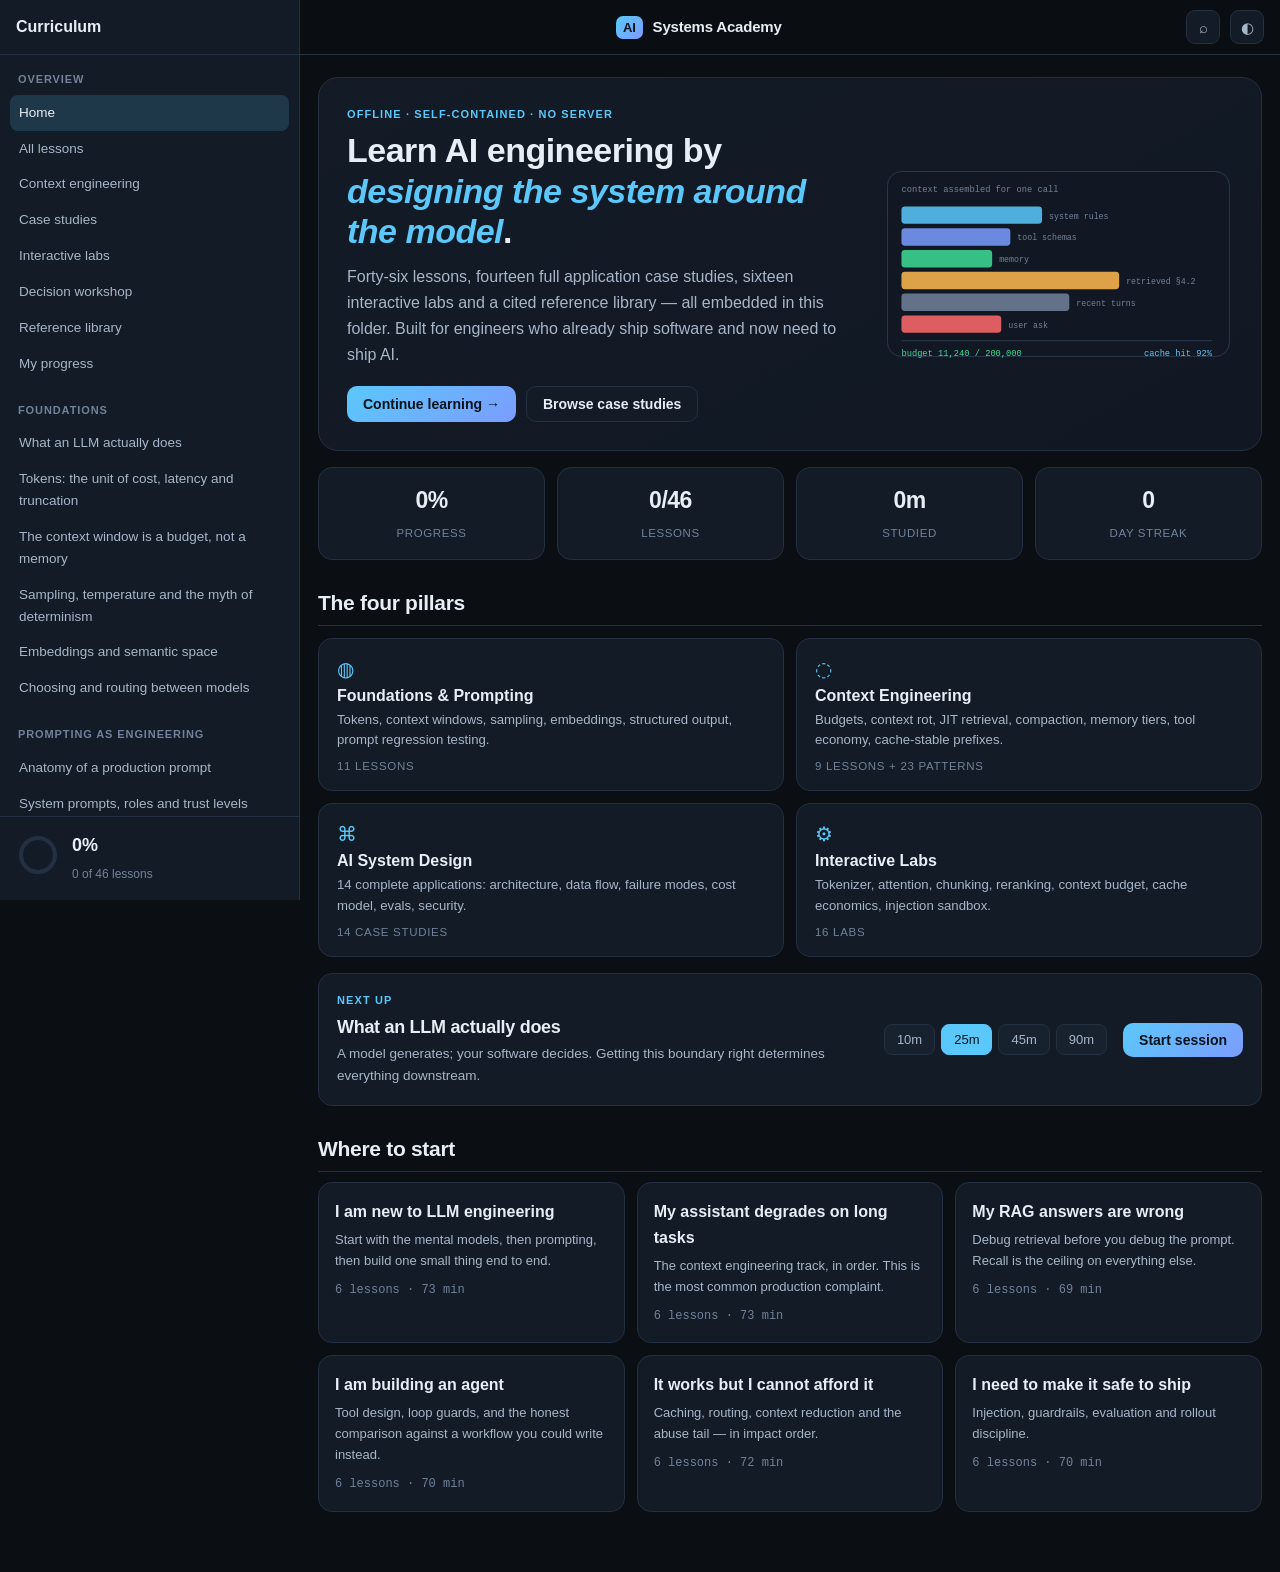
==== index.html @ 3ad629fa "AI Systems Academy: offline static curriculum on AI engineering 46 lessons across 7 modules, 14 appl" ====
<!doctype html>
<html lang="en" data-theme="dark">
<head>
<meta charset="utf-8">
<meta name="viewport" content="width=device-width,initial-scale=1,viewport-fit=cover">
<meta name="theme-color" content="#0b0f14">
<title>AI Systems Academy — Context Engineering & AI System Design</title>
<meta name="description" content="An offline, self-contained curriculum on LLM application engineering, context engineering, and production AI system design.">
<link rel="stylesheet" href="styles.css">
<link rel="manifest" href="manifest.json">
</head>
<body>

<header class="topbar">
  <button id="menuBtn" class="icon" aria-label="Menu">☰</button>
  <a class="brand" href="#home"><span class="mark">AI</span> Systems Academy</a>
  <div class="topSpacer"></div>
  <button id="cmdBtn" class="icon" title="Search (press /)" aria-label="Search">⌕</button>
  <button id="themeBtn" class="icon" title="Toggle theme" aria-label="Toggle theme">◐</button>
</header>

<aside id="drawer" aria-label="Navigation">
  <div class="drawerHead">
    <b>Curriculum</b>
    <button id="drawerClose" class="icon" aria-label="Close">×</button>
  </div>
  <nav id="nav"></nav>
  <div class="drawerFoot">
    <div class="ring" id="ringWrap"></div>
    <div>
      <b id="drawerPct">0%</b>
      <small id="drawerDone">0 of 0 lessons</small>
    </div>
  </div>
</aside>
<div id="scrim"></div>

<main id="main">

  <!-- ================= HOME ================= -->
  <section id="page-home" class="page">
    <div class="hero">
      <div class="heroText">
        <label>OFFLINE · SELF-CONTAINED · NO SERVER</label>
        <h1>Learn AI engineering by <i>designing the system around the model</i>.</h1>
        <p>Forty-six lessons, fourteen full application case studies, sixteen interactive labs and a cited reference library — all embedded in this folder. Built for engineers who already ship software and now need to ship AI.</p>
        <div class="heroBtns">
          <button id="continueBtn" class="primary">Continue learning →</button>
          <button class="secondary" data-goto="#cases">Browse case studies</button>
        </div>
      </div>
      <div class="heroArt" id="heroArt"></div>
    </div>

    <div class="stats">
      <div><b id="statPct">0%</b><small>Progress</small></div>
      <div><b id="statDone">0/46</b><small>Lessons</small></div>
      <div><b id="statMins">0m</b><small>Studied</small></div>
      <div><b id="statStreak">0</b><small>Day streak</small></div>
    </div>

    <h2 class="sectionTitle">The four pillars</h2>
    <div class="quickLaunch">
      <button data-goto="#learn">
        <span class="ql-ico">◍</span>
        <strong>Foundations &amp; Prompting</strong>
        <small>Tokens, context windows, sampling, embeddings, structured output, prompt regression testing.</small>
        <em id="qlLearn">11 lessons</em>
      </button>
      <button data-goto="#context">
        <span class="ql-ico">◌</span>
        <strong>Context Engineering</strong>
        <small>Budgets, context rot, JIT retrieval, compaction, memory tiers, tool economy, cache-stable prefixes.</small>
        <em id="qlContext">9 lessons + pattern catalog</em>
      </button>
      <button data-goto="#cases">
        <span class="ql-ico">⌘</span>
        <strong>AI System Design</strong>
        <small>14 complete applications: architecture, data flow, failure modes, cost model, evals, security.</small>
        <em id="qlCases">14 case studies</em>
      </button>
      <button data-goto="#labs">
        <span class="ql-ico">⚙</span>
        <strong>Interactive Labs</strong>
        <small>Tokenizer, attention, chunking, reranking, context budget, cache economics, injection sandbox.</small>
        <em id="qlLabs">16 labs</em>
      </button>
    </div>

    <section class="commute panel">
      <div>
        <label>NEXT UP</label>
        <h2 id="nextTitle">—</h2>
        <p id="nextDesc">—</p>
      </div>
      <div class="modes" id="modeBtns">
        <button data-mode="10" class="active">10m</button>
        <button data-mode="25">25m</button>
        <button data-mode="45">45m</button>
        <button data-mode="90">90m</button>
      </div>
      <button id="startSession" class="primary">Start session</button>
    </section>

    <h2 class="sectionTitle">Where to start</h2>
    <div class="pathGrid" id="pathGrid"></div>
  </section>

  <!-- ================= LEARN (curriculum) ================= -->
  <section id="page-learn" class="page hide">
    <div class="pageHead">
      <div><label>CURRICULUM</label><h1>46 lessons, 7 modules</h1>
      <p class="lead">Each lesson is a short read plus a diagram, worked example, pitfalls, self-check questions and a hands-on lab you can do against code you already own.</p></div>
      <input id="curriculumSearch" class="search" placeholder="Search lessons, concepts, code…">
    </div>
    <div class="filterRow" id="levelFilter">
      <button class="chip active" data-level="all">All</button>
      <button class="chip" data-level="core">Core</button>
      <button class="chip" data-level="applied">Applied</button>
      <button class="chip" data-level="advanced">Advanced</button>
      <button class="chip" data-level="unread">Not yet read</button>
    </div>
    <div id="modules"></div>
  </section>

  <!-- ================= LESSON READER ================= -->
  <section id="page-lesson" class="page hide">
    <div class="readerTop">
      <button class="text" data-goto="#learn">← Curriculum</button>
      <span id="lessonMeta" class="meta"></span>
      <button id="bookmarkBtn" class="icon" title="Bookmark">☆</button>
    </div>
    <article id="lessonBody" class="prose"></article>
    <div id="lessonExtras"></div>
    <div class="readerActions">
      <button id="speakBtn" class="secondary">🔊 Read aloud</button>
      <button id="tutorBtn" class="secondary">Copy tutor prompt</button>
      <button id="completeBtn" class="primary">Mark complete</button>
    </div>
    <div class="prevnext">
      <button id="prevBtn" class="secondary">← Previous</button>
      <button id="nextBtn" class="primary">Next →</button>
    </div>
  </section>

  <!-- ================= CONTEXT ENGINEERING HUB ================= -->
  <section id="page-context" class="page hide">
    <div class="pageHead">
      <div><label>PILLAR 02</label><h1>Context Engineering</h1>
      <p class="lead">Prompt engineering asks "what words do I write?" Context engineering asks "what is the smallest set of high-signal tokens that makes the desired behaviour most likely — and how does my system keep that true over a long-running task?"</p></div>
    </div>
    <div class="ceIntro" id="ceIntro"></div>
    <h2 class="sectionTitle">Interactive: context budget allocator</h2>
    <div id="ceBudget" class="simCard"></div>
    <h2 class="sectionTitle">Pattern catalog</h2>
    <p class="lead">Twenty-two named, reusable context-engineering patterns. Each states the problem, the mechanism, the cost, and the failure mode you inherit when you adopt it.</p>
    <div class="filterRow" id="patternFilter"></div>
    <div id="patternList" class="patternList"></div>
    <h2 class="sectionTitle">Lessons in this pillar</h2>
    <div id="ceLessons"></div>
  </section>

  <!-- ================= CASE STUDIES ================= -->
  <section id="page-cases" class="page hide">
    <div class="pageHead">
      <div><label>PILLAR 03 · OFFLINE SYSTEM DESIGN LAB</label><h1>14 real application case studies</h1>
      <p class="lead">These are not links to external reading. Each case is a complete, self-contained design document: product brief, architecture diagram, request trace, the exact context assembled per call, tool boundaries, cost model, failure simulations, evaluation suite, and interactive design decisions with graded feedback.</p></div>
      <input id="caseSearch" class="search" placeholder="Search case studies…">
    </div>
    <div class="filterRow" id="caseFilter"></div>
    <div id="caseGrid" class="caseGrid"></div>
  </section>

  <section id="page-case" class="page hide">
    <div class="readerTop">
      <button class="text" data-goto="#cases">← All case studies</button>
      <span id="caseMeta" class="meta"></span>
      <button id="caseBookmark" class="icon" title="Bookmark">☆</button>
    </div>
    <div id="caseBody"></div>
    <div class="prevnext">
      <button id="casePrev" class="secondary">← Previous case</button>
      <button id="caseNext" class="primary">Next case →</button>
    </div>
  </section>

  <!-- ================= LABS ================= -->
  <section id="page-labs" class="page hide">
    <div class="pageHead">
      <div><label>PILLAR 04</label><h1>Interactive labs</h1>
      <p class="lead">Sixteen offline simulations. They are deliberately simplified teaching models — not provider internals — but every one encodes a real engineering trade-off you will meet in production.</p></div>
    </div>
    <div class="labTabs" id="labTabs"></div>
    <div id="labStage"></div>
  </section>

  <!-- ================= WORKSHOP ================= -->
  <section id="page-workshop" class="page hide">
    <div class="pageHead">
      <div><label>PRACTICE</label><h1>Decision workshop</h1>
      <p class="lead">Thirty graded engineering decisions. Pick an answer and get the reasoning — including why the plausible-but-wrong option is tempting.</p></div>
    </div>
    <div class="filterRow" id="workshopFilter"></div>
    <div id="workshopList"></div>
    <div id="workshopScore" class="panel scoreCard"></div>
  </section>

  <!-- ================= REFERENCE ================= -->
  <section id="page-reference" class="page hide">
    <div class="pageHead">
      <div><label>KNOWLEDGE BASE</label><h1>Reference library</h1>
      <p class="lead">Glossary, cheat sheets, formulas and a cited source list. Everything needed to use this site is embedded locally; the source list tells you where each idea originates so you can verify it.</p></div>
      <input id="refSearch" class="search" placeholder="Search glossary and references…">
    </div>
    <div class="refTabs">
      <button class="chip active" data-ref="glossary">Glossary</button>
      <button class="chip" data-ref="cheatsheets">Cheat sheets</button>
      <button class="chip" data-ref="formulas">Formulas</button>
      <button class="chip" data-ref="sources">Sources</button>
    </div>
    <div id="refBody"></div>
  </section>

  <!-- ================= PROGRESS ================= -->
  <section id="page-progress" class="page hide">
    <div class="pageHead"><div><label>YOUR DATA</label><h1>Progress, bookmarks &amp; review</h1></div></div>
    <div id="progressBody"></div>
  </section>

</main>

<nav class="bottombar" id="bottombar">
  <button data-goto="#home"><span>⌂</span>Home</button>
  <button data-goto="#learn"><span>◍</span>Learn</button>
  <button data-goto="#context"><span>◌</span>Context</button>
  <button data-goto="#cases"><span>⌘</span>Systems</button>
  <button data-goto="#labs"><span>⚙</span>Labs</button>
  <button data-goto="#reference"><span>❋</span>Ref</button>
</nav>

<div id="palette" class="palette hide">
  <div class="paletteBox">
    <input id="paletteInput" placeholder="Search everything — lessons, cases, patterns, glossary…" autocomplete="off">
    <div id="paletteResults"></div>
    <div class="paletteHint"><kbd>↑</kbd><kbd>↓</kbd> navigate · <kbd>↵</kbd> open · <kbd>esc</kbd> close</div>
  </div>
</div>

<div id="toast" class="toast hide"></div>

<script src="js/diagrams.js"></script>
<script src="js/data-curriculum-a.js"></script>
<script src="js/data-curriculum-b.js"></script>
<script src="js/data-curriculum-c.js"></script>
<script src="js/data-patterns.js"></script>
<script src="js/data-cases-a.js"></script>
<script src="js/data-cases-b.js"></script>
<script src="js/data-reference.js"></script>
<script src="js/labs.js"></script>
<script src="js/cases.js"></script>
<script src="js/app.js"></script>
</body>
</html>
---- styles.css ----
/* ============================================================
   AI Systems Academy — design system
   Single stylesheet, no external fonts, light + dark.
   ============================================================ */

:root{
  --bg:#0b0f14;
  --bg2:#111823;
  --panel:#131b26;
  --panel2:#18222f;
  --line:#233042;
  --line2:#2e3d52;
  --ink:#e8eef6;
  --ink2:#a7b6c9;
  --ink3:#71829a;
  --acc:#5ac8fa;
  --acc2:#7c9cff;
  --good:#3ddc97;
  --warn:#ffb84d;
  --bad:#ff6b6b;
  --mono:ui-monospace,SFMono-Regular,"SF Mono",Menlo,Consolas,monospace;
  --sans:-apple-system,BlinkMacSystemFont,"Segoe UI",Inter,Roboto,Helvetica,Arial,sans-serif;
  --r:14px;
  --r2:10px;
  --shadow:0 10px 30px rgba(0,0,0,.35);
  --maxw:1080px;
}
:root[data-theme="light"]{
  --bg:#f6f8fb;
  --bg2:#eef2f7;
  --panel:#ffffff;
  --panel2:#f3f6fa;
  --line:#dde5ef;
  --line2:#c9d5e4;
  --ink:#101a26;
  --ink2:#47586d;
  --ink3:#7488a0;
  --acc:#0a7ea4;
  --acc2:#4257d6;
  --good:#0f9d63;
  --warn:#b26a00;
  --bad:#c73a3a;
  --shadow:0 8px 24px rgba(18,38,63,.09);
}

*{box-sizing:border-box}
html,body{margin:0;padding:0}
body{
  background:var(--bg);color:var(--ink);
  font-family:var(--sans);
  font-size:16px;line-height:1.62;
  -webkit-font-smoothing:antialiased;
  padding-bottom:76px;
}
a{color:var(--acc);text-decoration:none}
a:hover{text-decoration:underline}
.hide{display:none !important}
kbd{font-family:var(--mono);font-size:11px;background:var(--panel2);border:1px solid var(--line);border-radius:5px;padding:1px 5px}

/* ---------- top bar ---------- */
.topbar{
  position:sticky;top:0;z-index:60;
  display:flex;align-items:center;gap:10px;
  padding:10px 16px;
  background:color-mix(in srgb,var(--bg) 88%,transparent);
  backdrop-filter:saturate(160%) blur(14px);
  border-bottom:1px solid var(--line);
}
.brand{font-weight:650;letter-spacing:-.2px;color:var(--ink);font-size:15px}
.brand:hover{text-decoration:none}
.brand .mark{
  display:inline-block;background:linear-gradient(135deg,var(--acc),var(--acc2));
  color:#04121b;font-weight:800;border-radius:7px;padding:1px 7px;margin-right:6px;font-size:13px;
}
:root[data-theme="light"] .brand .mark{color:#fff}
.topSpacer{flex:1}
.icon{
  background:var(--panel);border:1px solid var(--line);color:var(--ink2);
  width:34px;height:34px;border-radius:9px;cursor:pointer;font-size:15px;line-height:1;
  display:inline-flex;align-items:center;justify-content:center;
  transition:.15s;
}
.icon:hover{color:var(--ink);border-color:var(--line2);background:var(--panel2)}

/* ---------- drawer ---------- */
#drawer{
  position:fixed;top:0;left:0;bottom:0;width:300px;z-index:90;
  background:var(--panel);border-right:1px solid var(--line);
  transform:translateX(-104%);transition:transform .22s cubic-bezier(.4,0,.2,1);
  display:flex;flex-direction:column;
}
#drawer.open{transform:none;box-shadow:var(--shadow)}
.drawerHead{display:flex;align-items:center;justify-content:space-between;padding:14px 16px;border-bottom:1px solid var(--line)}
#nav{flex:1;overflow:auto;padding:10px}
#nav .navGroup{margin-bottom:14px}
#nav .navGroup>b{display:block;font-size:11px;letter-spacing:.9px;text-transform:uppercase;color:var(--ink3);padding:6px 8px}
#nav a{
  display:flex;justify-content:space-between;gap:8px;align-items:center;
  padding:7px 9px;border-radius:8px;color:var(--ink2);font-size:13.5px;
}
#nav a:hover{background:var(--panel2);color:var(--ink);text-decoration:none}
#nav a.active{background:color-mix(in srgb,var(--acc) 16%,transparent);color:var(--ink)}
#nav a .tick{color:var(--good);font-size:11px}
.drawerFoot{display:flex;gap:12px;align-items:center;padding:14px 16px;border-top:1px solid var(--line)}
.drawerFoot b{display:block;font-size:18px}
.drawerFoot small{color:var(--ink3);font-size:12px}
#scrim{position:fixed;inset:0;background:rgba(0,0,0,.5);z-index:80;opacity:0;pointer-events:none;transition:.2s}
#scrim.on{opacity:1;pointer-events:auto}

/* ---------- layout ---------- */
main{max-width:var(--maxw);margin:0 auto;padding:22px 18px 40px}
.page{animation:fade .22s ease}
@keyframes fade{from{opacity:0;transform:translateY(6px)}to{opacity:1;transform:none}}

h1{font-size:30px;line-height:1.2;letter-spacing:-.5px;margin:.1em 0 .3em}
h2{font-size:21px;line-height:1.3;letter-spacing:-.3px;margin:1.4em 0 .5em}
h3{font-size:16.5px;margin:1.2em 0 .4em}
label{display:block;font-size:11px;letter-spacing:1.1px;text-transform:uppercase;color:var(--acc);font-weight:650;margin-bottom:6px}
.lead{color:var(--ink2);font-size:15.5px;max-width:74ch}
.sectionTitle{border-bottom:1px solid var(--line);padding-bottom:8px}
.meta{color:var(--ink3);font-size:12.5px}

.pageHead{display:flex;gap:18px;justify-content:space-between;align-items:flex-start;flex-wrap:wrap;margin-bottom:18px}
.search{
  background:var(--panel);border:1px solid var(--line);border-radius:10px;
  color:var(--ink);padding:9px 13px;font-size:14px;min-width:250px;font-family:var(--sans);
}
.search:focus{outline:none;border-color:var(--acc)}

/* ---------- buttons ---------- */
button{font-family:var(--sans)}
.primary,.secondary,.text{
  border-radius:10px;padding:9px 16px;font-size:14px;font-weight:600;cursor:pointer;border:1px solid transparent;transition:.15s;
}
.primary{background:linear-gradient(135deg,var(--acc),var(--acc2));color:#04121b;border:none}
:root[data-theme="light"] .primary{color:#fff}
.primary:hover{filter:brightness(1.08)}
.secondary{background:var(--panel);border-color:var(--line);color:var(--ink)}
.secondary:hover{border-color:var(--line2);background:var(--panel2)}
.text{background:none;color:var(--acc);padding-left:0}
.chip{
  background:var(--panel);border:1px solid var(--line);color:var(--ink2);
  border-radius:999px;padding:5px 13px;font-size:12.5px;cursor:pointer;transition:.15s;
}
.chip:hover{color:var(--ink);border-color:var(--line2)}
.chip.active{background:color-mix(in srgb,var(--acc) 18%,transparent);border-color:var(--acc);color:var(--ink)}
.filterRow{display:flex;gap:8px;flex-wrap:wrap;margin:12px 0 18px}

/* ---------- hero ---------- */
.hero{
  display:grid;grid-template-columns:1.25fr .85fr;gap:24px;align-items:center;
  background:linear-gradient(150deg,var(--panel),var(--bg2));
  border:1px solid var(--line);border-radius:20px;padding:28px;margin-bottom:16px;
}
.hero h1{font-size:34px;margin:.1em 0 .35em}
.hero h1 i{color:var(--acc);font-style:italic}
.hero p{color:var(--ink2);max-width:60ch;margin:0 0 18px}
.heroBtns{display:flex;gap:10px;flex-wrap:wrap}
.heroArt svg{width:100%;height:auto;display:block}

.stats{display:grid;grid-template-columns:repeat(4,1fr);gap:12px;margin:16px 0}
.stats>div{background:var(--panel);border:1px solid var(--line);border-radius:var(--r);padding:14px;text-align:center}
.stats b{display:block;font-size:23px;letter-spacing:-.5px}
.stats small{color:var(--ink3);font-size:11.5px;text-transform:uppercase;letter-spacing:.6px}

.quickLaunch{display:grid;grid-template-columns:repeat(2,1fr);gap:12px;margin:12px 0 8px}
.quickLaunch button{
  text-align:left;background:var(--panel);border:1px solid var(--line);border-radius:var(--r);
  padding:18px;cursor:pointer;color:var(--ink);transition:.16s;display:block;position:relative;overflow:hidden;
}
.quickLaunch button:hover{border-color:var(--acc);transform:translateY(-2px);box-shadow:var(--shadow)}
.quickLaunch .ql-ico{font-size:20px;color:var(--acc);display:block;margin-bottom:6px}
.quickLaunch strong{display:block;font-size:16px;margin-bottom:5px}
.quickLaunch small{display:block;color:var(--ink2);font-size:13.2px;line-height:1.55}
.quickLaunch em{display:block;margin-top:10px;font-style:normal;font-size:11.5px;color:var(--ink3);text-transform:uppercase;letter-spacing:.7px}

.panel{background:var(--panel);border:1px solid var(--line);border-radius:var(--r);padding:18px}
.commute{display:flex;gap:16px;align-items:center;flex-wrap:wrap;margin:16px 0}
.commute>div:first-child{flex:1;min-width:230px}
.commute h2{margin:.1em 0 .2em;font-size:18px}
.commute p{color:var(--ink2);font-size:13.5px;margin:0}
.modes{display:flex;gap:6px}
.modes button{background:var(--panel2);border:1px solid var(--line);color:var(--ink2);border-radius:8px;padding:7px 12px;cursor:pointer;font-size:13px}
.modes button.active{background:var(--acc);color:#04121b;border-color:var(--acc)}
:root[data-theme="light"] .modes button.active{color:#fff}

.pathGrid{display:grid;grid-template-columns:repeat(3,1fr);gap:12px}
.pathCard{background:var(--panel);border:1px solid var(--line);border-radius:var(--r);padding:16px;cursor:pointer;transition:.15s}
.pathCard:hover{border-color:var(--acc)}
.pathCard b{display:block;margin-bottom:4px}
.pathCard small{color:var(--ink2);font-size:13px;display:block}
.pathCard .pathSteps{margin-top:10px;font-size:12px;color:var(--ink3);font-family:var(--mono)}

/* ---------- modules / lessons ---------- */
.module{margin-bottom:22px}
.moduleHead{display:flex;align-items:baseline;gap:12px;flex-wrap:wrap;border-bottom:1px solid var(--line);padding-bottom:8px;margin-bottom:12px}
.moduleHead h2{margin:0;font-size:19px}
.moduleHead .mCount{color:var(--ink3);font-size:12.5px}
.moduleHead p{width:100%;margin:2px 0 0;color:var(--ink2);font-size:13.5px}
.lessonRow{
  display:flex;align-items:center;gap:12px;padding:11px 14px;
  background:var(--panel);border:1px solid var(--line);border-radius:var(--r2);
  margin-bottom:7px;cursor:pointer;transition:.14s;
}
.lessonRow:hover{border-color:var(--acc);transform:translateX(3px)}
.lessonRow .num{font-family:var(--mono);font-size:12px;color:var(--ink3);width:28px;flex:none}
.lessonRow .lTitle{flex:1;min-width:0}
.lessonRow .lTitle b{display:block;font-size:14.5px;font-weight:600}
.lessonRow .lTitle small{display:block;color:var(--ink2);font-size:12.8px;overflow:hidden;text-overflow:ellipsis;white-space:nowrap}
.lessonRow .lvl{font-size:10.5px;text-transform:uppercase;letter-spacing:.6px;padding:2px 8px;border-radius:999px;border:1px solid var(--line2);color:var(--ink3);flex:none}
.lessonRow .lvl.core{color:var(--acc);border-color:color-mix(in srgb,var(--acc) 50%,transparent)}
.lessonRow .lvl.applied{color:var(--good);border-color:color-mix(in srgb,var(--good) 50%,transparent)}
.lessonRow .lvl.advanced{color:var(--warn);border-color:color-mix(in srgb,var(--warn) 50%,transparent)}
.lessonRow .tick{color:var(--good);flex:none}
.lessonRow .mins{font-family:var(--mono);font-size:11.5px;color:var(--ink3);flex:none}

/* ---------- reader / prose ---------- */
.readerTop{display:flex;align-items:center;justify-content:space-between;gap:10px;margin-bottom:14px}
.prose{max-width:74ch}
.prose h2{font-size:20px;margin-top:1.6em}
.prose h3{font-size:16px;color:var(--ink);margin-top:1.5em}
.prose p{margin:0 0 1em}
.prose ul,.prose ol{padding-left:1.25em;margin:0 0 1em}
.prose li{margin-bottom:.4em}
.prose code{font-family:var(--mono);font-size:.875em;background:var(--panel2);border:1px solid var(--line);border-radius:5px;padding:1px 5px}
.prose pre{
  background:var(--bg2);border:1px solid var(--line);border-radius:var(--r2);
  padding:14px;overflow-x:auto;font-family:var(--mono);font-size:12.8px;line-height:1.6;margin:0 0 1.2em;
}
.prose pre code{background:none;border:none;padding:0;font-size:inherit}
.prose blockquote{
  border-left:3px solid var(--acc);margin:0 0 1.2em;padding:2px 0 2px 14px;color:var(--ink2);
}
.prose table{width:100%;border-collapse:collapse;font-size:13.5px;margin:0 0 1.2em;display:block;overflow-x:auto}
.prose th,.prose td{border:1px solid var(--line);padding:7px 10px;text-align:left;vertical-align:top}
.prose th{background:var(--panel2);font-size:12.5px;text-transform:uppercase;letter-spacing:.5px;color:var(--ink2);white-space:nowrap}
.prose hr{border:none;border-top:1px solid var(--line);margin:2em 0}

.callout{
  background:color-mix(in srgb,var(--acc) 9%,var(--panel));
  border:1px solid color-mix(in srgb,var(--acc) 32%,var(--line));
  border-left:3px solid var(--acc);
  border-radius:var(--r2);padding:12px 14px;margin:0 0 1.2em;font-size:14px;color:var(--ink2);
}
.callout b{color:var(--ink)}
.callout.warn{background:color-mix(in srgb,var(--warn) 10%,var(--panel));border-color:color-mix(in srgb,var(--warn) 34%,var(--line));border-left-color:var(--warn)}
.callout.bad{background:color-mix(in srgb,var(--bad) 10%,var(--panel));border-color:color-mix(in srgb,var(--bad) 34%,var(--line));border-left-color:var(--bad)}
.callout.good{background:color-mix(in srgb,var(--good) 10%,var(--panel));border-color:color-mix(in srgb,var(--good) 32%,var(--line));border-left-color:var(--good)}

.diagram{background:var(--panel);border:1px solid var(--line);border-radius:var(--r);padding:16px;margin:0 0 1.4em;overflow-x:auto}
.diagram svg{display:block;margin:0 auto;max-width:100%;height:auto}
.diagram figcaption{color:var(--ink3);font-size:12.5px;text-align:center;margin-top:10px}

.kv{display:grid;grid-template-columns:repeat(auto-fit,minmax(200px,1fr));gap:10px;margin:0 0 1.2em}
.kv>div{background:var(--panel);border:1px solid var(--line);border-radius:var(--r2);padding:12px}
.kv b{display:block;font-size:13px;margin-bottom:3px}
.kv small{color:var(--ink2);font-size:12.8px}

.pillRow{display:flex;flex-wrap:wrap;gap:6px;margin:0 0 1.2em}
.pill{font-size:11.5px;font-family:var(--mono);background:var(--panel2);border:1px solid var(--line);border-radius:999px;padding:3px 10px;color:var(--ink2)}
.pill.danger{color:var(--bad);border-color:color-mix(in srgb,var(--bad) 45%,transparent)}
.pill.ok{color:var(--good);border-color:color-mix(in srgb,var(--good) 45%,transparent)}

details{background:var(--panel);border:1px solid var(--line);border-radius:var(--r2);padding:12px 14px;margin:0 0 10px}
details summary{cursor:pointer;font-weight:600;font-size:14px}
details[open] summary{margin-bottom:8px;color:var(--acc)}
details p:last-child{margin-bottom:0}

.readerActions{display:flex;gap:8px;flex-wrap:wrap;margin:26px 0 14px;padding-top:18px;border-top:1px solid var(--line)}
.prevnext{display:flex;justify-content:space-between;gap:10px;margin-top:14px}

/* quiz */
.quizCard{background:var(--panel);border:1px solid var(--line);border-radius:var(--r);padding:16px;margin:0 0 12px}
.quizQ{font-weight:600;margin-bottom:10px;font-size:14.5px}
.choice{
  background:var(--panel2);border:1px solid var(--line);border-radius:var(--r2);
  padding:11px 13px;margin-bottom:7px;cursor:pointer;font-size:14px;transition:.14s;
}
.choice:hover{border-color:var(--acc)}
.choice.correct{border-color:var(--good);background:color-mix(in srgb,var(--good) 14%,var(--panel2))}
.choice.wrong{border-color:var(--bad);background:color-mix(in srgb,var(--bad) 12%,var(--panel2))}
.choice.dim{opacity:.55}
.explain{font-size:13.5px;color:var(--ink2);margin-top:8px;padding:10px 12px;background:var(--bg2);border-radius:var(--r2);border:1px solid var(--line)}
.explain b{color:var(--ink)}

/* ---------- context / patterns ---------- */
.ceIntro{display:grid;grid-template-columns:repeat(auto-fit,minmax(210px,1fr));gap:12px;margin:16px 0}
.ceIntro>div{background:var(--panel);border:1px solid var(--line);border-radius:var(--r);padding:15px}
.ceIntro b{display:block;color:var(--acc);font-size:13px;margin-bottom:5px}
.ceIntro span{font-size:13.3px;color:var(--ink2)}

.patternList{display:grid;grid-template-columns:repeat(2,1fr);gap:12px}
.patternCard{background:var(--panel);border:1px solid var(--line);border-radius:var(--r);padding:16px;transition:.15s}
.patternCard:hover{border-color:var(--line2)}
.patternCard .pTop{display:flex;justify-content:space-between;align-items:center;gap:8px;margin-bottom:6px}
.patternCard h3{margin:0;font-size:15px}
.patternCard .pTag{font-size:10.5px;text-transform:uppercase;letter-spacing:.6px;color:var(--ink3);border:1px solid var(--line2);border-radius:999px;padding:2px 8px;white-space:nowrap}
.patternCard .pProb{font-size:13.4px;color:var(--ink2);margin:0 0 8px}
.patternCard dl{margin:0;font-size:13.2px}
.patternCard dt{font-size:10.5px;text-transform:uppercase;letter-spacing:.7px;color:var(--acc);margin-top:8px}
.patternCard dd{margin:2px 0 0;color:var(--ink2)}

/* ---------- sims ---------- */
.simCard{background:var(--panel);border:1px solid var(--line);border-radius:var(--r);padding:18px;margin-bottom:16px}
.simCard h2{margin-top:0}
.simCard p{color:var(--ink2);font-size:14px}
.simInput,textarea.simInput{
  width:100%;background:var(--bg2);border:1px solid var(--line);border-radius:var(--r2);
  color:var(--ink);padding:11px;font-family:var(--mono);font-size:13px;min-height:70px;resize:vertical;
}
.simInput:focus{outline:none;border-color:var(--acc)}
.simRow{display:flex;gap:8px;flex-wrap:wrap;margin:10px 0}
.simStats{display:flex;gap:16px;font-family:var(--mono);font-size:12.5px;color:var(--ink3);margin:10px 0}
.simOutput{
  background:var(--bg2);border:1px solid var(--line);border-radius:var(--r2);padding:13px;
  font-family:var(--mono);font-size:12.6px;line-height:1.65;color:var(--ink2);margin-top:10px;
  white-space:pre;overflow-x:auto;
}
.sliderRow{display:flex;align-items:center;gap:12px;margin:9px 0}
.sliderRow label{margin:0;flex:none;width:170px;text-transform:none;letter-spacing:0;font-size:13px;color:var(--ink2);font-weight:500}
.sliderRow input[type=range]{flex:1;accent-color:var(--acc)}
.sliderRow output{font-family:var(--mono);font-size:12.5px;color:var(--acc);width:62px;text-align:right;flex:none}
.tokenViz{display:flex;flex-wrap:wrap;gap:4px;margin:12px 0}
.tok{font-family:var(--mono);font-size:12px;padding:3px 7px;border-radius:6px;border:1px solid var(--line)}
.barViz{display:flex;flex-direction:column;gap:6px;margin:12px 0}
.barRow{display:flex;align-items:center;gap:10px;font-family:var(--mono);font-size:12px}
.barRow .bLabel{width:150px;flex:none;color:var(--ink2);overflow:hidden;text-overflow:ellipsis;white-space:nowrap}
.barRow .bTrack{display:block;flex:1;height:16px;background:var(--bg2);border-radius:5px;overflow:hidden;border:1px solid var(--line)}
.barRow .bFill{display:block;height:100%;min-width:2px;background:linear-gradient(90deg,var(--acc),var(--acc2));transition:width .25s}
.barRow .bVal{width:56px;text-align:right;color:var(--ink3);flex:none}

.stack{display:flex;height:34px;border-radius:8px;overflow:hidden;border:1px solid var(--line);margin:10px 0;font-size:11px;font-family:var(--mono)}
.stack>span{display:flex;align-items:center;justify-content:center;color:#04121b;overflow:hidden;white-space:nowrap;transition:width .25s}
:root[data-theme="light"] .stack>span{color:#fff}

.labTabs{display:flex;gap:7px;flex-wrap:wrap;margin-bottom:16px}
.labTab{background:var(--panel);border:1px solid var(--line);color:var(--ink2);border-radius:9px;padding:7px 13px;cursor:pointer;font-size:13px;transition:.14s}
.labTab:hover{color:var(--ink);border-color:var(--line2)}
.labTab.active{background:var(--acc);border-color:var(--acc);color:#04121b;font-weight:600}
:root[data-theme="light"] .labTab.active{color:#fff}

.grid2{display:grid;grid-template-columns:1fr 1fr;gap:12px}
.grid3{display:grid;grid-template-columns:repeat(3,1fr);gap:12px}

/* ---------- cases ---------- */
.caseGrid{display:grid;grid-template-columns:repeat(2,1fr);gap:13px}
.caseCard{
  background:var(--panel);border:1px solid var(--line);border-radius:var(--r);
  padding:17px;cursor:pointer;transition:.16s;display:flex;flex-direction:column;
}
.caseCard:hover{border-color:var(--acc);transform:translateY(-2px);box-shadow:var(--shadow)}
.caseCard .cNum{font-family:var(--mono);font-size:11.5px;color:var(--ink3)}
.caseCard h3{margin:4px 0 6px;font-size:16.5px}
.caseCard .cPlat{font-size:11px;text-transform:uppercase;letter-spacing:.7px;color:var(--acc);margin-bottom:8px}
.caseCard p{color:var(--ink2);font-size:13.4px;margin:0 0 12px;flex:1}
.caseCard .cFoot{display:flex;gap:6px;flex-wrap:wrap}

.caseHero{background:linear-gradient(150deg,var(--panel),var(--bg2));border:1px solid var(--line);border-radius:18px;padding:22px;margin-bottom:16px}
.caseHero h1{margin:.1em 0 .3em;font-size:27px}
.caseHero .brief{color:var(--ink2);max-width:74ch}
.caseTabsInner{display:flex;gap:6px;flex-wrap:wrap;margin:16px 0;border-bottom:1px solid var(--line);padding-bottom:10px}
.caseTabsInner button{background:none;border:1px solid transparent;color:var(--ink3);border-radius:8px;padding:6px 12px;cursor:pointer;font-size:13.2px}
.caseTabsInner button:hover{color:var(--ink)}
.caseTabsInner button.active{background:var(--panel);border-color:var(--line);color:var(--acc);font-weight:600}

.specTable{width:100%;border-collapse:collapse;font-size:13.4px;margin-bottom:16px}
.specTable td{border-bottom:1px solid var(--line);padding:8px 4px;vertical-align:top}
.specTable td:first-child{width:170px;color:var(--ink3);font-size:12.5px;text-transform:uppercase;letter-spacing:.5px}

.trace{counter-reset:step;margin:0 0 16px}
.traceStep{display:flex;gap:12px;padding:11px 0;border-bottom:1px solid var(--line)}
.traceStep:last-child{border-bottom:none}
.traceStep .sNum{
  flex:none;width:24px;height:24px;border-radius:50%;background:var(--panel2);border:1px solid var(--line2);
  display:flex;align-items:center;justify-content:center;font-family:var(--mono);font-size:11px;color:var(--acc);
}
.traceStep b{display:block;font-size:14px;margin-bottom:2px}
.traceStep small{color:var(--ink2);font-size:13.2px;display:block}
.traceStep code{font-family:var(--mono);font-size:11.8px;background:var(--bg2);border:1px solid var(--line);padding:1px 5px;border-radius:4px}

.ctxBlocks{display:flex;flex-direction:column;gap:7px;margin-bottom:16px}
.ctxBlock{display:flex;gap:12px;align-items:flex-start;background:var(--panel);border:1px solid var(--line);border-radius:var(--r2);padding:11px 13px}
.ctxBlock .cbBar{width:5px;border-radius:3px;flex:none;align-self:stretch;min-height:34px}
.ctxBlock .cbMain{flex:1;min-width:0}
.ctxBlock b{display:block;font-size:13.5px}
.ctxBlock small{color:var(--ink2);font-size:12.9px;display:block}
.ctxBlock .cbTok{font-family:var(--mono);font-size:11.5px;color:var(--ink3);flex:none;text-align:right;white-space:nowrap}

.failList{display:flex;flex-direction:column;gap:8px;margin-bottom:16px}
.failRow{background:var(--panel);border:1px solid var(--line);border-left:3px solid var(--bad);border-radius:var(--r2);padding:12px 14px}
.failRow b{display:block;font-size:13.8px;margin-bottom:3px}
.failRow .fMit{color:var(--good);font-size:13px;margin-top:5px;display:block}
.failRow small{color:var(--ink2);font-size:13.1px}

.evalTable td:first-child{width:auto}
.scoreCard{margin-top:20px;text-align:center}
.scoreCard b{font-size:26px;display:block}

/* ---------- reference ---------- */
.refTabs{display:flex;gap:8px;flex-wrap:wrap;margin-bottom:16px}
.glossGrid{display:grid;grid-template-columns:repeat(2,1fr);gap:10px}
.glossItem{background:var(--panel);border:1px solid var(--line);border-radius:var(--r2);padding:13px}
.glossItem b{display:block;font-size:14px;margin-bottom:3px}
.glossItem small{color:var(--ink2);font-size:13.2px}
.glossItem .gTag{font-size:10.5px;color:var(--ink3);text-transform:uppercase;letter-spacing:.6px;margin-top:6px;display:block}
.srcList{display:flex;flex-direction:column;gap:9px}
.srcItem{background:var(--panel);border:1px solid var(--line);border-radius:var(--r2);padding:13px}
.srcItem b{display:block;font-size:14px}
.srcItem small{color:var(--ink2);font-size:13.1px;display:block;margin:3px 0 6px}
.srcItem a{font-size:12.5px;font-family:var(--mono);word-break:break-all}

/* ---------- palette ---------- */
.palette{position:fixed;inset:0;z-index:120;background:rgba(0,0,0,.55);backdrop-filter:blur(3px);display:flex;align-items:flex-start;justify-content:center;padding-top:12vh}
.paletteBox{width:min(640px,92vw);background:var(--panel);border:1px solid var(--line2);border-radius:16px;box-shadow:var(--shadow);overflow:hidden}
#paletteInput{width:100%;border:none;border-bottom:1px solid var(--line);background:none;color:var(--ink);padding:16px 18px;font-size:15px;font-family:var(--sans)}
#paletteInput:focus{outline:none}
#paletteResults{max-height:52vh;overflow:auto}
.pRes{display:flex;gap:10px;align-items:center;padding:10px 18px;cursor:pointer;font-size:14px;border-bottom:1px solid color-mix(in srgb,var(--line) 55%,transparent)}
.pRes:hover,.pRes.sel{background:var(--panel2)}
.pRes .pType{font-size:10px;text-transform:uppercase;letter-spacing:.7px;color:var(--acc);border:1px solid var(--line2);border-radius:999px;padding:2px 7px;flex:none}
.pRes .pTxt{flex:1;min-width:0;overflow:hidden;text-overflow:ellipsis;white-space:nowrap}
.paletteHint{padding:9px 18px;font-size:11.5px;color:var(--ink3);border-top:1px solid var(--line);display:flex;gap:6px;align-items:center}

/* ---------- bottom bar ---------- */
.bottombar{
  position:fixed;bottom:0;left:0;right:0;z-index:70;
  display:flex;justify-content:space-around;
  background:color-mix(in srgb,var(--bg) 92%,transparent);
  backdrop-filter:blur(14px);border-top:1px solid var(--line);
  padding:6px 4px calc(6px + env(safe-area-inset-bottom));
}
.bottombar button{
  background:none;border:none;color:var(--ink3);font-size:10.5px;cursor:pointer;
  display:flex;flex-direction:column;align-items:center;gap:2px;padding:5px 8px;border-radius:8px;flex:1;
}
.bottombar button span{font-size:17px;line-height:1}
.bottombar button.active{color:var(--acc)}

.toast{
  position:fixed;bottom:84px;left:50%;transform:translateX(-50%);
  background:var(--panel);border:1px solid var(--line2);border-radius:10px;
  padding:10px 16px;font-size:13.5px;box-shadow:var(--shadow);z-index:130;
}

/* ---------- responsive ---------- */
@media(max-width:860px){
  .hero{grid-template-columns:1fr}
  .heroArt{order:-1}
  .quickLaunch,.patternList,.caseGrid,.glossGrid,.grid2,.grid3{grid-template-columns:1fr}
  .pathGrid{grid-template-columns:1fr}
  .stats{grid-template-columns:repeat(2,1fr)}
  h1{font-size:25px}
  .hero h1{font-size:26px}
  main{padding:16px 14px 30px}
  .sliderRow label{width:120px;font-size:12.4px}
  .specTable td:first-child{width:110px}
}
@media(min-width:1100px){
  #drawer{transform:none;box-shadow:none}
  body{padding-left:300px;padding-bottom:0}
  .topbar{padding-left:316px}
  #menuBtn,#scrim,.bottombar,#drawerClose{display:none}
  main{padding-bottom:60px}
}
@media print{
  .topbar,#drawer,.bottombar,.readerActions,.prevnext{display:none}
  body{padding:0;background:#fff;color:#000}
}
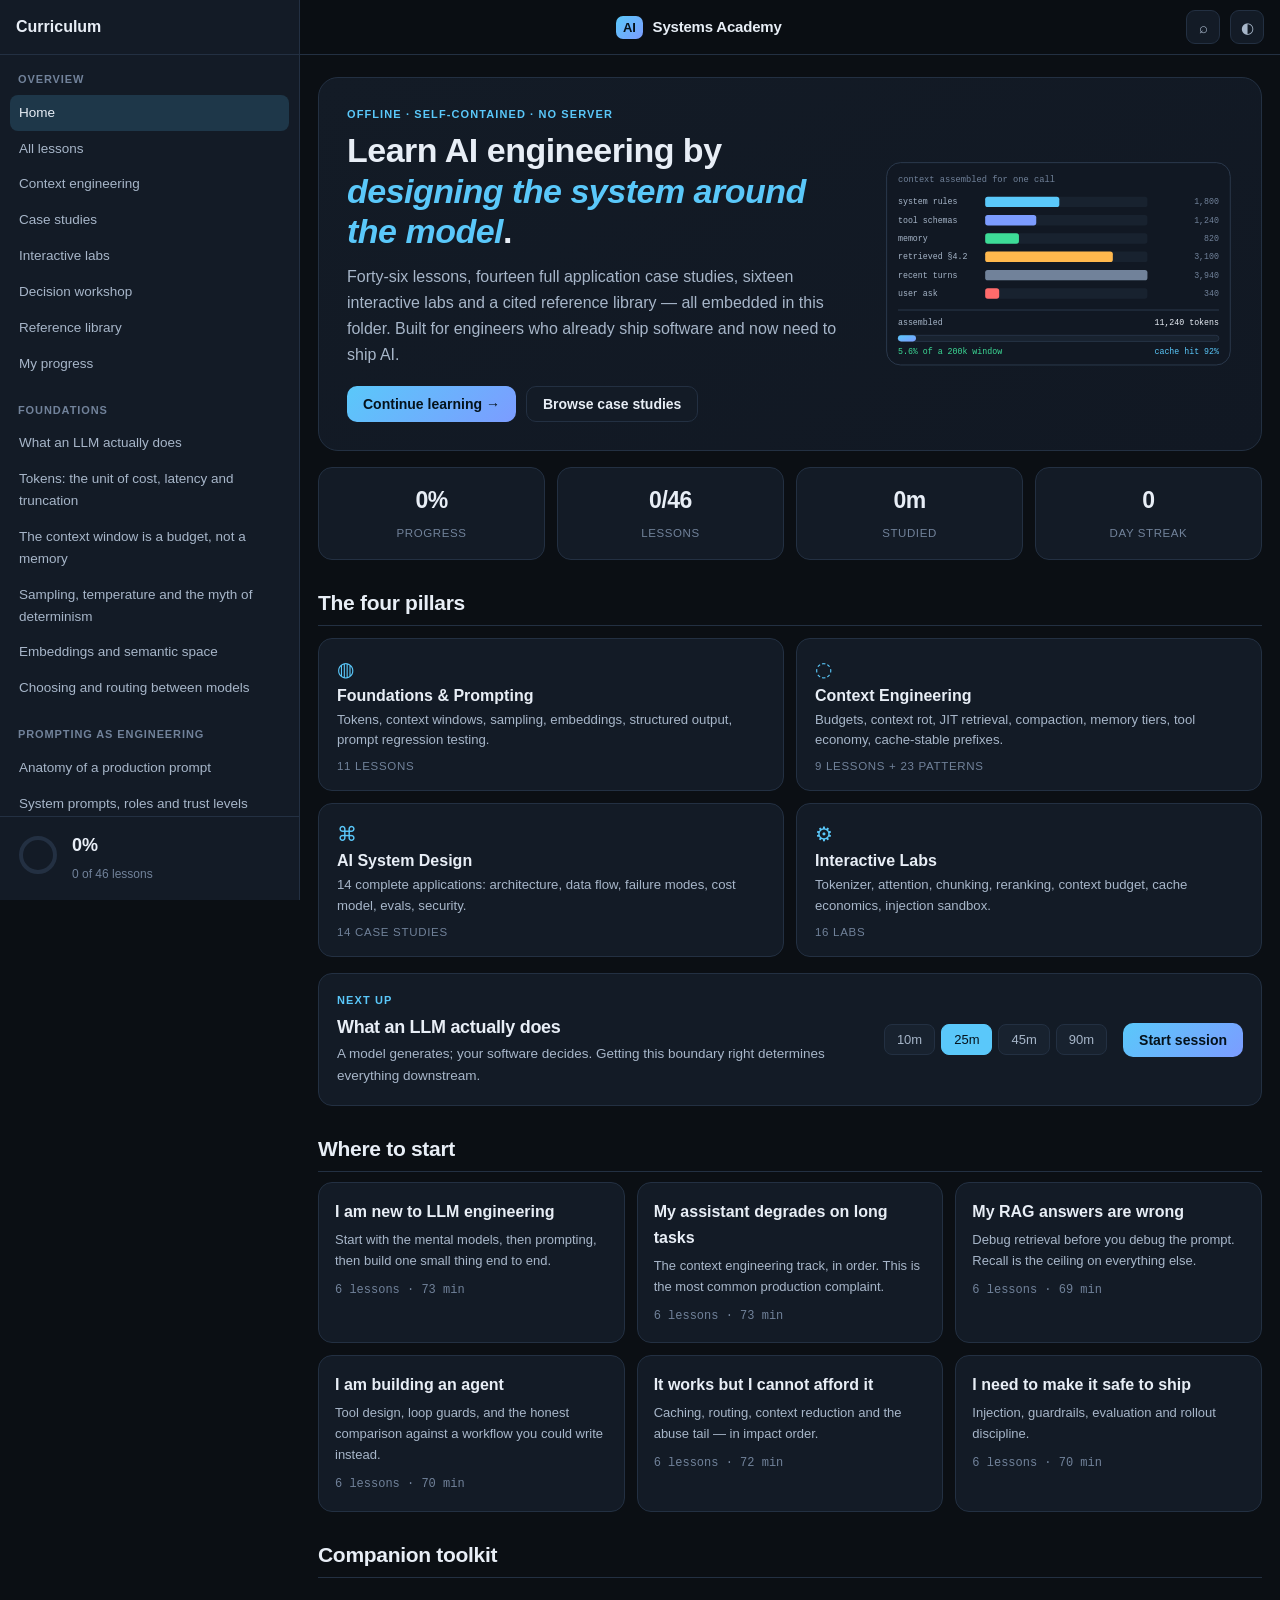
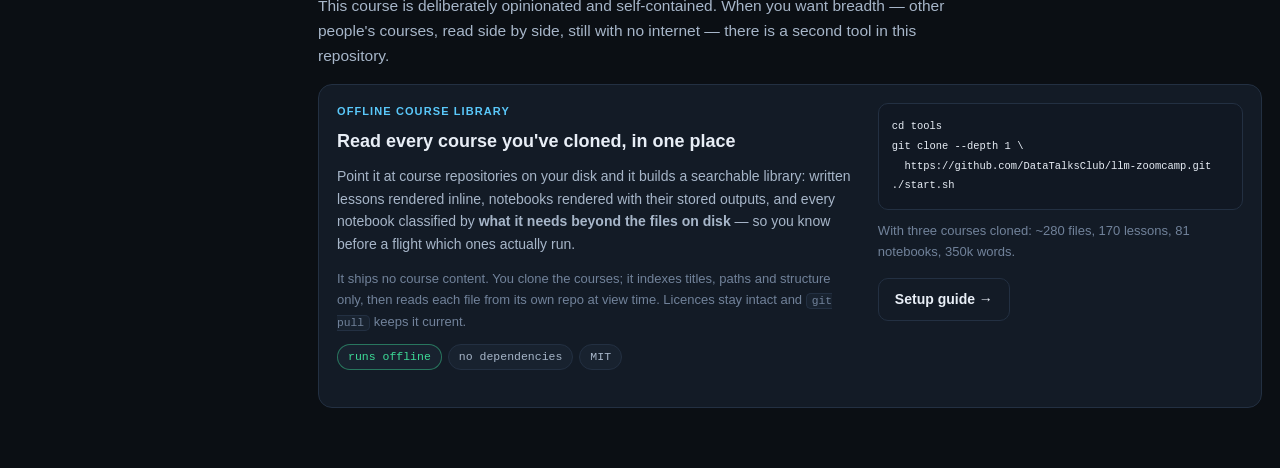
==== commit 1d0e227b: "Fix the hero visualisation and add the companion offline library The hero diagram contradicted itsel" ====
--- a/index.html
+++ b/index.html
@@ -5,7 +5,26 @@
 <meta name="viewport" content="width=device-width,initial-scale=1,viewport-fit=cover">
 <meta name="theme-color" content="#0b0f14">
 <title>AI Systems Academy — Context Engineering & AI System Design</title>
-<meta name="description" content="An offline, self-contained curriculum on LLM application engineering, context engineering, and production AI system design.">
+<meta name="description" content="A free, offline, self-contained course on LLM application engineering, context engineering and production AI system design. 46 lessons, 14 application case studies, 16 interactive labs. No signup, no server, no tracking.">
+<meta name="author" content="Muhammad Arshad">
+<link rel="canonical" href="https://harshadmehmood.github.io/ai-engineering-academy/">
+
+<meta property="og:type" content="website">
+<meta property="og:site_name" content="AI Systems Academy">
+<meta property="og:title" content="AI Systems Academy — learn AI engineering by designing the system around the model">
+<meta property="og:description" content="46 lessons, 14 application case studies and 16 interactive labs on context engineering and production AI system design. Free, offline, no signup.">
+<meta property="og:url" content="https://harshadmehmood.github.io/ai-engineering-academy/">
+<meta property="og:image" content="https://harshadmehmood.github.io/ai-engineering-academy/docs/social-card.png">
+<meta property="og:image:width" content="1920">
+<meta property="og:image:height" content="960">
+<meta property="og:image:alt" content="AI Systems Academy — 46 lessons, 14 app case studies, 16 interactive labs, 104 graded questions, 0 dependencies">
+
+<meta name="twitter:card" content="summary_large_image">
+<meta name="twitter:title" content="AI Systems Academy">
+<meta name="twitter:description" content="Learn AI engineering by designing the system around the model. 46 lessons, 14 case studies, 16 interactive labs. Free and fully offline.">
+<meta name="twitter:image" content="https://harshadmehmood.github.io/ai-engineering-academy/docs/social-card.png">
+
+<link rel="icon" href="data:image/svg+xml,%3Csvg xmlns='http://www.w3.org/2000/svg' viewBox='0 0 64 64'%3E%3Crect width='64' height='64' rx='14' fill='%235ac8fa'/%3E%3Ctext x='32' y='44' font-family='-apple-system,Helvetica,Arial' font-size='30' font-weight='700' text-anchor='middle' fill='%2304121b'%3EAI%3C/text%3E%3C/svg%3E">
 <link rel="stylesheet" href="styles.css">
 <link rel="manifest" href="manifest.json">
 </head>
@@ -104,6 +123,30 @@
 
     <h2 class="sectionTitle">Where to start</h2>
     <div class="pathGrid" id="pathGrid"></div>
+
+    <h2 class="sectionTitle">Companion toolkit</h2>
+    <p class="lead">This course is deliberately opinionated and self-contained. When you want breadth — other people's courses, read side by side, still with no internet — there is a second tool in this repository.</p>
+    <div class="panel toolkit">
+      <div class="tkMain">
+        <label>OFFLINE COURSE LIBRARY</label>
+        <h3>Read every course you've cloned, in one place</h3>
+        <p>Point it at course repositories on your disk and it builds a searchable library: written lessons rendered inline, notebooks rendered with their stored outputs, and every notebook classified by <b>what it needs beyond the files on disk</b> — so you know before a flight which ones actually run.</p>
+        <p class="meta">It ships no course content. You clone the courses; it indexes titles, paths and structure only, then reads each file from its own repo at view time. Licences stay intact and <code>git pull</code> keeps it current.</p>
+        <div class="pillRow">
+          <span class="pill ok">runs offline</span>
+          <span class="pill">no dependencies</span>
+          <span class="pill">MIT</span>
+        </div>
+      </div>
+      <div class="tkSide">
+        <pre><code>cd tools
+git clone --depth 1 \
+  https://github.com/DataTalksClub/llm-zoomcamp.git
+./start.sh</code></pre>
+        <p class="meta">With three courses cloned: ~280 files, 170 lessons, 81 notebooks, 350k words.</p>
+        <a class="secondary tkBtn" href="https://github.com/harshadmehmood/ai-engineering-academy/tree/main/tools" target="_blank" rel="noopener">Setup guide →</a>
+      </div>
+    </div>
   </section>
 
   <!-- ================= LEARN (curriculum) ================= -->
--- a/styles.css
+++ b/styles.css
@@ -184,6 +184,18 @@
 .modes button.active{background:var(--acc);color:#04121b;border-color:var(--acc)}
 :root[data-theme="light"] .modes button.active{color:#fff}
 
+/* companion toolkit */
+.toolkit{display:grid;grid-template-columns:1.35fr .95fr;gap:22px;align-items:start;margin-top:6px}
+.toolkit h3{margin:.1em 0 .5em;font-size:18px}
+.toolkit p{color:var(--ink2);font-size:14px;margin:0 0 .9em}
+.toolkit p.meta{font-size:13px;color:var(--ink3)}
+.toolkit code{font-family:var(--mono);font-size:.87em;background:var(--panel2);border:1px solid var(--line);border-radius:5px;padding:1px 5px}
+.tkSide pre{background:var(--bg2);border:1px solid var(--line);border-radius:var(--r2);
+  padding:13px;overflow-x:auto;font-family:var(--mono);font-size:12px;line-height:1.65;margin:0 0 10px}
+.tkSide pre code{background:none;border:none;padding:0}
+.tkBtn{display:inline-block;text-decoration:none;margin-top:4px}
+.tkBtn:hover{text-decoration:none}
+
 .pathGrid{display:grid;grid-template-columns:repeat(3,1fr);gap:12px}
 .pathCard{background:var(--panel);border:1px solid var(--line);border-radius:var(--r);padding:16px;cursor:pointer;transition:.15s}
 .pathCard:hover{border-color:var(--acc)}
@@ -446,7 +458,7 @@
 @media(max-width:860px){
   .hero{grid-template-columns:1fr}
   .heroArt{order:-1}
-  .quickLaunch,.patternList,.caseGrid,.glossGrid,.grid2,.grid3{grid-template-columns:1fr}
+  .quickLaunch,.patternList,.caseGrid,.glossGrid,.grid2,.grid3,.toolkit{grid-template-columns:1fr}
   .pathGrid{grid-template-columns:1fr}
   .stats{grid-template-columns:repeat(2,1fr)}
   h1{font-size:25px}
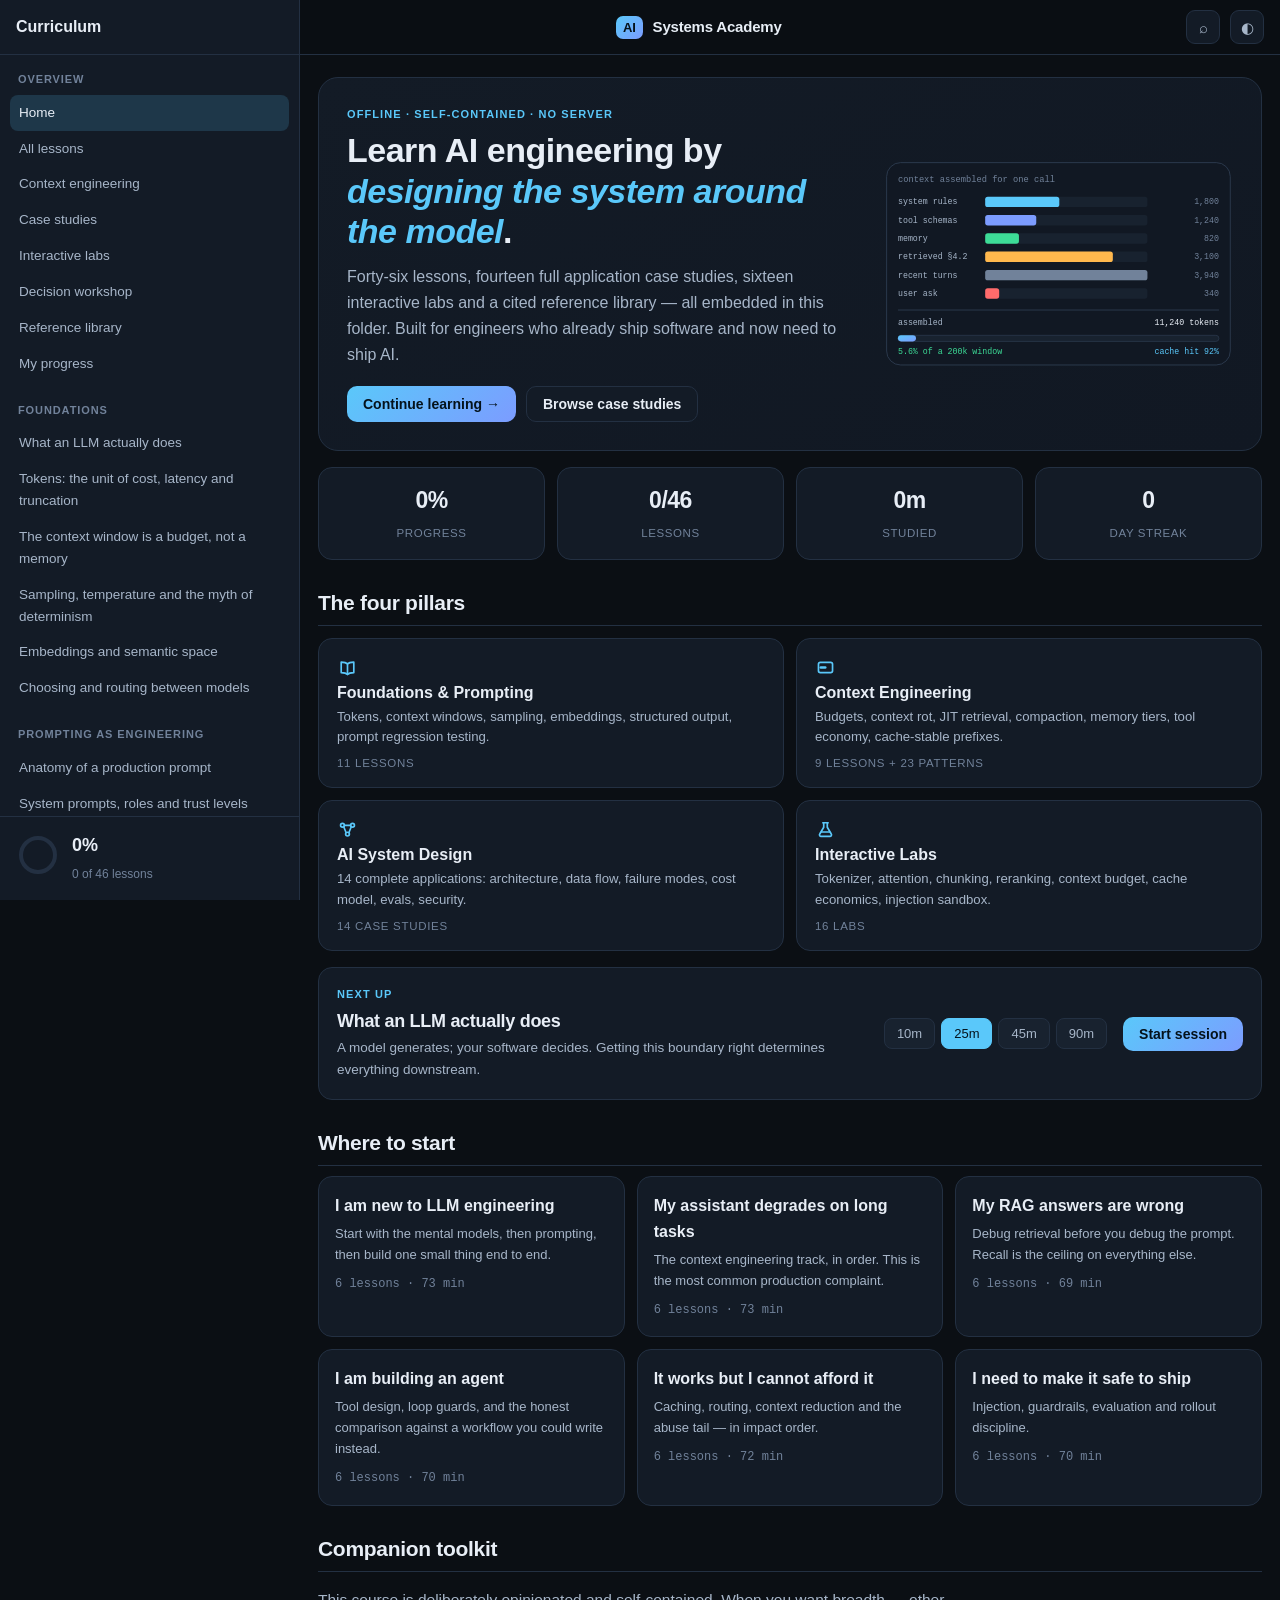
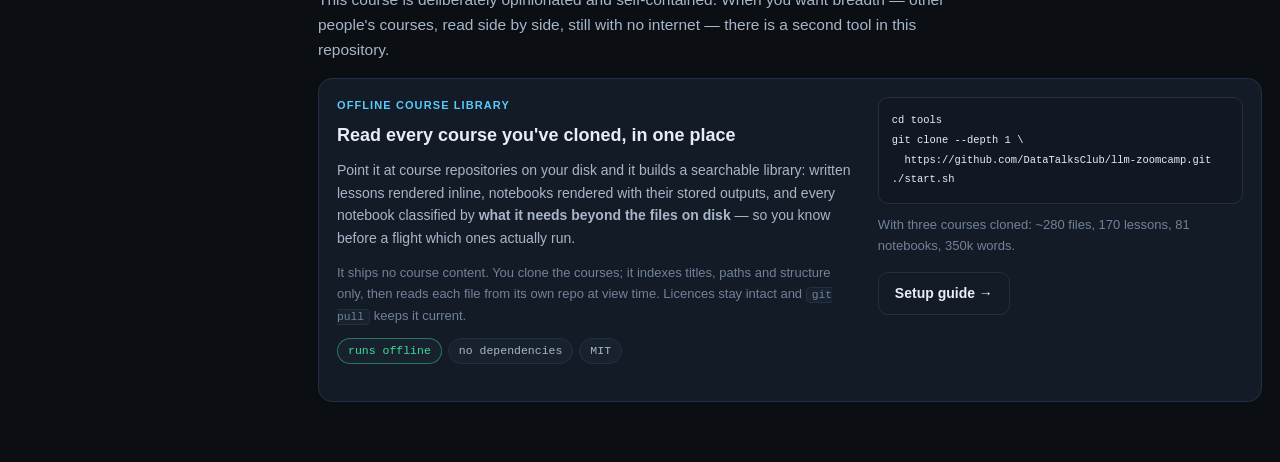
==== commit 9e6252f2: "Replace nav glyphs with a consistent inline SVG icon set The bottom navigation mixed six characters " ====
--- a/index.html
+++ b/index.html
@@ -29,6 +29,18 @@
 <link rel="manifest" href="manifest.json">
 </head>
 <body>
+
+<!-- Icons are inline SVG on a shared 20x20 grid with one stroke weight.
+     Glyphs were inconsistent in weight and some fell back to colour emoji. -->
+<svg width="0" height="0" style="position:absolute" aria-hidden="true"><defs>
+  <g id="i-home"><path d="M3.4 9.3 10 4.1l6.6 5.2V15.5a1.3 1.3 0 0 1-1.3 1.3H4.7a1.3 1.3 0 0 1-1.3-1.3Z"/><path d="M8 16.8v-4.6h4v4.6"/></g>
+  <g id="i-learn"><path d="M10 6.6S8.4 4.9 4 4.9v9.9c4.4 0 6 1.7 6 1.7s1.6-1.7 6-1.7V4.9c-4.4 0-6 1.7-6 1.7Z"/><path d="M10 6.6v9.9"/></g>
+  <g id="i-context"><rect x="3.3" y="5.2" width="13.4" height="9.6" rx="1.8"/><path d="M5.6 10h4.1" stroke-width="2.6" stroke-linecap="round"/></g>
+  <g id="i-systems"><circle cx="5.2" cy="6" r="1.8"/><circle cx="14.8" cy="6" r="1.8"/><circle cx="10" cy="14.4" r="1.8"/><path d="M7 6h6M6.4 7.4l2.2 5.5M13.6 7.4l-2.2 5.5"/></g>
+  <g id="i-labs"><path d="M8.3 3.6v4.3l-3.8 6.4a1.5 1.5 0 0 0 1.3 2.3h8.4a1.5 1.5 0 0 0 1.3-2.3l-3.8-6.4V3.6"/><path d="M7.5 3.6h5M6.3 12.4h7.4"/></g>
+  <g id="i-ref"><path d="M5.6 3.9h8.8a1 1 0 0 1 1 1v11.3l-5.4-3.1-5.4 3.1V4.9a1 1 0 0 1 1-1Z"/></g>
+</defs></svg>
+
 
 <header class="topbar">
   <button id="menuBtn" class="icon" aria-label="Menu">☰</button>
@@ -81,25 +93,25 @@
     <h2 class="sectionTitle">The four pillars</h2>
     <div class="quickLaunch">
       <button data-goto="#learn">
-        <span class="ql-ico">◍</span>
+        <svg class="ql-ico nvi" viewBox="0 0 20 20"><use href="#i-learn"/></svg>
         <strong>Foundations &amp; Prompting</strong>
         <small>Tokens, context windows, sampling, embeddings, structured output, prompt regression testing.</small>
         <em id="qlLearn">11 lessons</em>
       </button>
       <button data-goto="#context">
-        <span class="ql-ico">◌</span>
+        <svg class="ql-ico nvi" viewBox="0 0 20 20"><use href="#i-context"/></svg>
         <strong>Context Engineering</strong>
         <small>Budgets, context rot, JIT retrieval, compaction, memory tiers, tool economy, cache-stable prefixes.</small>
         <em id="qlContext">9 lessons + pattern catalog</em>
       </button>
       <button data-goto="#cases">
-        <span class="ql-ico">⌘</span>
+        <svg class="ql-ico nvi" viewBox="0 0 20 20"><use href="#i-systems"/></svg>
         <strong>AI System Design</strong>
         <small>14 complete applications: architecture, data flow, failure modes, cost model, evals, security.</small>
         <em id="qlCases">14 case studies</em>
       </button>
       <button data-goto="#labs">
-        <span class="ql-ico">⚙</span>
+        <svg class="ql-ico nvi" viewBox="0 0 20 20"><use href="#i-labs"/></svg>
         <strong>Interactive Labs</strong>
         <small>Tokenizer, attention, chunking, reranking, context budget, cache economics, injection sandbox.</small>
         <em id="qlLabs">16 labs</em>
@@ -273,12 +285,12 @@
 </main>
 
 <nav class="bottombar" id="bottombar">
-  <button data-goto="#home"><span>⌂</span>Home</button>
-  <button data-goto="#learn"><span>◍</span>Learn</button>
-  <button data-goto="#context"><span>◌</span>Context</button>
-  <button data-goto="#cases"><span>⌘</span>Systems</button>
-  <button data-goto="#labs"><span>⚙</span>Labs</button>
-  <button data-goto="#reference"><span>❋</span>Ref</button>
+  <button data-goto="#home"><svg class="nvi" viewBox="0 0 20 20"><use href="#i-home"/></svg>Home</button>
+  <button data-goto="#learn"><svg class="nvi" viewBox="0 0 20 20"><use href="#i-learn"/></svg>Learn</button>
+  <button data-goto="#context"><svg class="nvi" viewBox="0 0 20 20"><use href="#i-context"/></svg>Context</button>
+  <button data-goto="#cases"><svg class="nvi" viewBox="0 0 20 20"><use href="#i-systems"/></svg>Systems</button>
+  <button data-goto="#labs"><svg class="nvi" viewBox="0 0 20 20"><use href="#i-labs"/></svg>Labs</button>
+  <button data-goto="#reference"><svg class="nvi" viewBox="0 0 20 20"><use href="#i-ref"/></svg>Ref</button>
 </nav>
 
 <div id="palette" class="palette hide">
--- a/styles.css
+++ b/styles.css
@@ -445,8 +445,11 @@
   background:none;border:none;color:var(--ink3);font-size:10.5px;cursor:pointer;
   display:flex;flex-direction:column;align-items:center;gap:2px;padding:5px 8px;border-radius:8px;flex:1;
 }
-.bottombar button span{font-size:17px;line-height:1}
 .bottombar button.active{color:var(--acc)}
+/* one grid, one stroke weight, currentColor — no emoji fallback */
+.nvi{width:21px;height:21px;display:block;fill:none;stroke:currentColor;
+  stroke-width:1.6;stroke-linecap:round;stroke-linejoin:round}
+.bottombar button.active .nvi{stroke-width:1.85}
 
 .toast{
   position:fixed;bottom:84px;left:50%;transform:translateX(-50%);
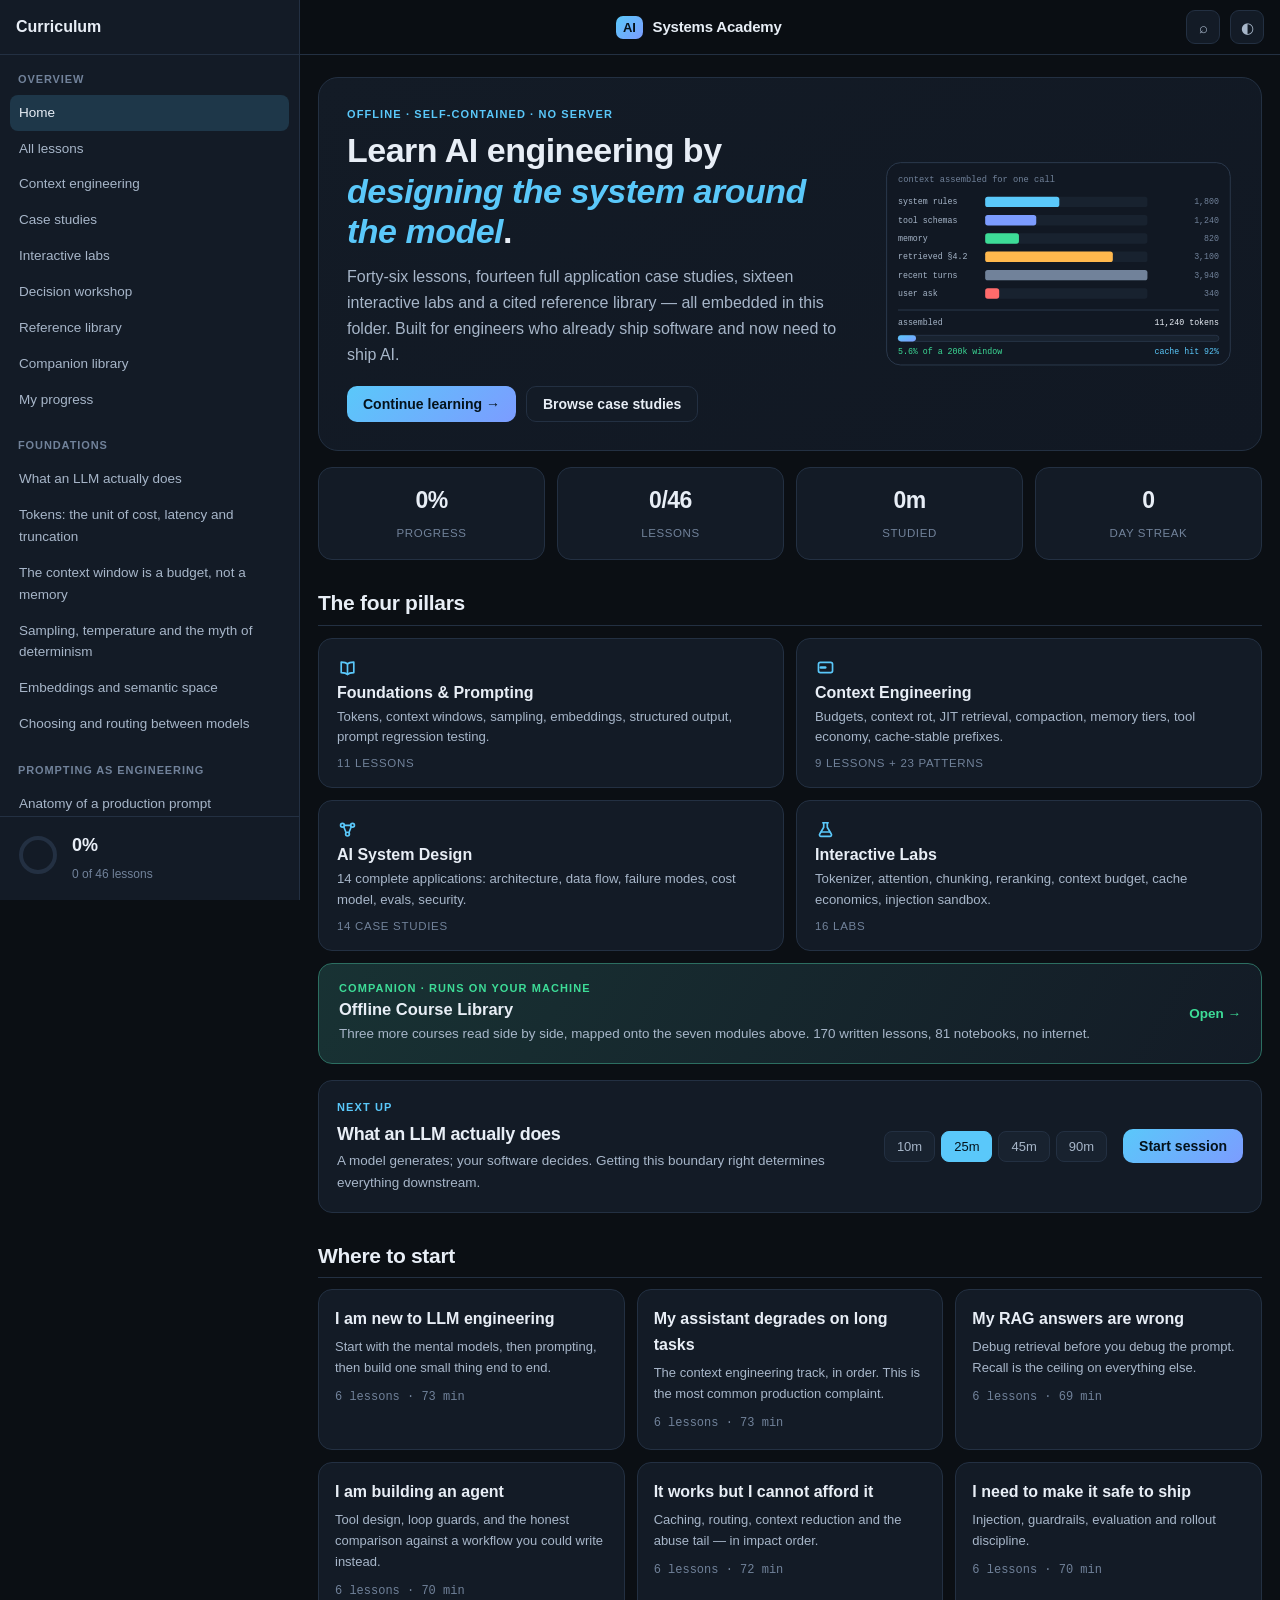
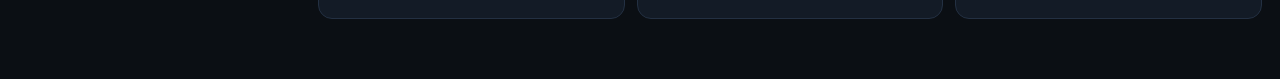
==== commit 1f6cb0de: "Make the companion library a section of the academy, not a footnote It sat at the bottom of the home" ====
--- a/index.html
+++ b/index.html
@@ -118,6 +118,15 @@
       </button>
     </div>
 
+    <button class="companionCard" data-goto="#library">
+      <div class="ccMain">
+        <label>COMPANION · RUNS ON YOUR MACHINE</label>
+        <strong>Offline Course Library</strong>
+        <small>Three more courses read side by side, mapped onto the seven modules above. 170 written lessons, 81 notebooks, no internet.</small>
+      </div>
+      <span class="ccGo" id="ccGo">Open →</span>
+    </button>
+
     <section class="commute panel">
       <div>
         <label>NEXT UP</label>
@@ -136,28 +145,6 @@
     <h2 class="sectionTitle">Where to start</h2>
     <div class="pathGrid" id="pathGrid"></div>
 
-    <h2 class="sectionTitle">Companion toolkit</h2>
-    <p class="lead">This course is deliberately opinionated and self-contained. When you want breadth — other people's courses, read side by side, still with no internet — there is a second tool in this repository.</p>
-    <div class="panel toolkit">
-      <div class="tkMain">
-        <label>OFFLINE COURSE LIBRARY</label>
-        <h3>Read every course you've cloned, in one place</h3>
-        <p>Point it at course repositories on your disk and it builds a searchable library: written lessons rendered inline, notebooks rendered with their stored outputs, and every notebook classified by <b>what it needs beyond the files on disk</b> — so you know before a flight which ones actually run.</p>
-        <p class="meta">It ships no course content. You clone the courses; it indexes titles, paths and structure only, then reads each file from its own repo at view time. Licences stay intact and <code>git pull</code> keeps it current.</p>
-        <div class="pillRow">
-          <span class="pill ok">runs offline</span>
-          <span class="pill">no dependencies</span>
-          <span class="pill">MIT</span>
-        </div>
-      </div>
-      <div class="tkSide">
-        <pre><code>cd tools
-git clone --depth 1 \
-  https://github.com/DataTalksClub/llm-zoomcamp.git
-./start.sh</code></pre>
-        <p class="meta">With three courses cloned: ~280 files, 170 lessons, 81 notebooks, 350k words.</p>
-        <a class="secondary tkBtn" href="https://github.com/harshadmehmood/ai-engineering-academy/tree/main/tools" target="_blank" rel="noopener">Setup guide →</a>
-      </div>
     </div>
   </section>
 
@@ -274,6 +261,15 @@
       <button class="chip" data-ref="sources">Sources</button>
     </div>
     <div id="refBody"></div>
+  </section>
+
+  <!-- ================= COMPANION LIBRARY ================= -->
+  <section id="page-library" class="page hide">
+    <div class="pageHead">
+      <div><label>COMPANION</label><h1>Offline Course Library</h1>
+      <p class="lead">The academy is one opinionated course. The library is everyone else's, read in one place: point it at course repositories on your disk and it builds a searchable tree, then maps them onto the seven modules here so the external material lands in the right order.</p></div>
+    </div>
+    <div id="libraryBody"></div>
   </section>
 
   <!-- ================= PROGRESS ================= -->
@@ -313,6 +309,9 @@
 <script src="js/data-reference.js"></script>
 <script src="js/labs.js"></script>
 <script src="js/cases.js"></script>
+<!-- The companion library's study path. A plain script tag so it also
+     loads when index.html is opened straight from disk. -->
+<script src="tools/curriculum.js" onerror="window.__noCurriculum=1"></script>
 <script src="js/app.js"></script>
 </body>
 </html>
--- a/styles.css
+++ b/styles.css
@@ -481,3 +481,37 @@
   .topbar,#drawer,.bottombar,.readerActions,.prevnext{display:none}
   body{padding:0;background:#fff;color:#000}
 }
+
+/* ---------- companion library ---------- */
+.companionCard{
+  display:flex;align-items:center;gap:18px;width:100%;text-align:left;cursor:pointer;
+  background:linear-gradient(120deg,color-mix(in srgb,var(--good) 12%,var(--panel)),var(--panel));
+  border:1px solid color-mix(in srgb,var(--good) 36%,var(--line));
+  border-radius:var(--r);padding:18px 20px;margin:12px 0 4px;color:var(--ink);transition:.16s;
+}
+.companionCard:hover{border-color:var(--good);transform:translateY(-2px);box-shadow:var(--shadow)}
+.companionCard label{color:var(--good)}
+.ccMain{flex:1;min-width:0}
+.companionCard strong{display:block;font-size:16.5px;margin-bottom:5px}
+.companionCard small{display:block;color:var(--ink2);font-size:13.4px;line-height:1.55}
+.ccGo{flex:none;font-size:13.5px;font-weight:600;color:var(--good);white-space:nowrap}
+
+.setupBlock{background:var(--bg2);border:1px solid var(--line);border-radius:var(--r2);
+  padding:15px;overflow-x:auto;font-family:var(--mono);font-size:12.8px;line-height:1.75;margin:0 0 14px}
+.setupBlock code{background:none;border:none;padding:0}
+
+.stageList{display:flex;flex-direction:column;gap:9px;margin-bottom:8px}
+.libStage{display:flex;gap:14px;align-items:flex-start;background:var(--panel);
+  border:1px solid var(--line);border-radius:var(--r2);padding:14px 16px}
+.libN{flex:none;width:26px;height:26px;border-radius:50%;background:var(--panel2);
+  border:1px solid var(--line2);display:flex;align-items:center;justify-content:center;
+  font-family:var(--mono);font-size:12px;color:var(--acc);font-weight:700}
+.libMain{flex:1;min-width:0}
+.libMain b{font-size:14.8px}
+.libMain small{display:block;color:var(--ink2);font-size:13.2px;margin:4px 0 6px}
+.libCount{font-family:var(--mono);font-size:11.5px;color:var(--ink3)}
+.libGo{flex:none;font-size:12.5px;font-family:var(--mono);white-space:nowrap;padding-top:3px}
+@media(max-width:860px){
+  .companionCard{flex-direction:column;align-items:flex-start;gap:10px}
+  .libStage{flex-wrap:wrap}
+}
